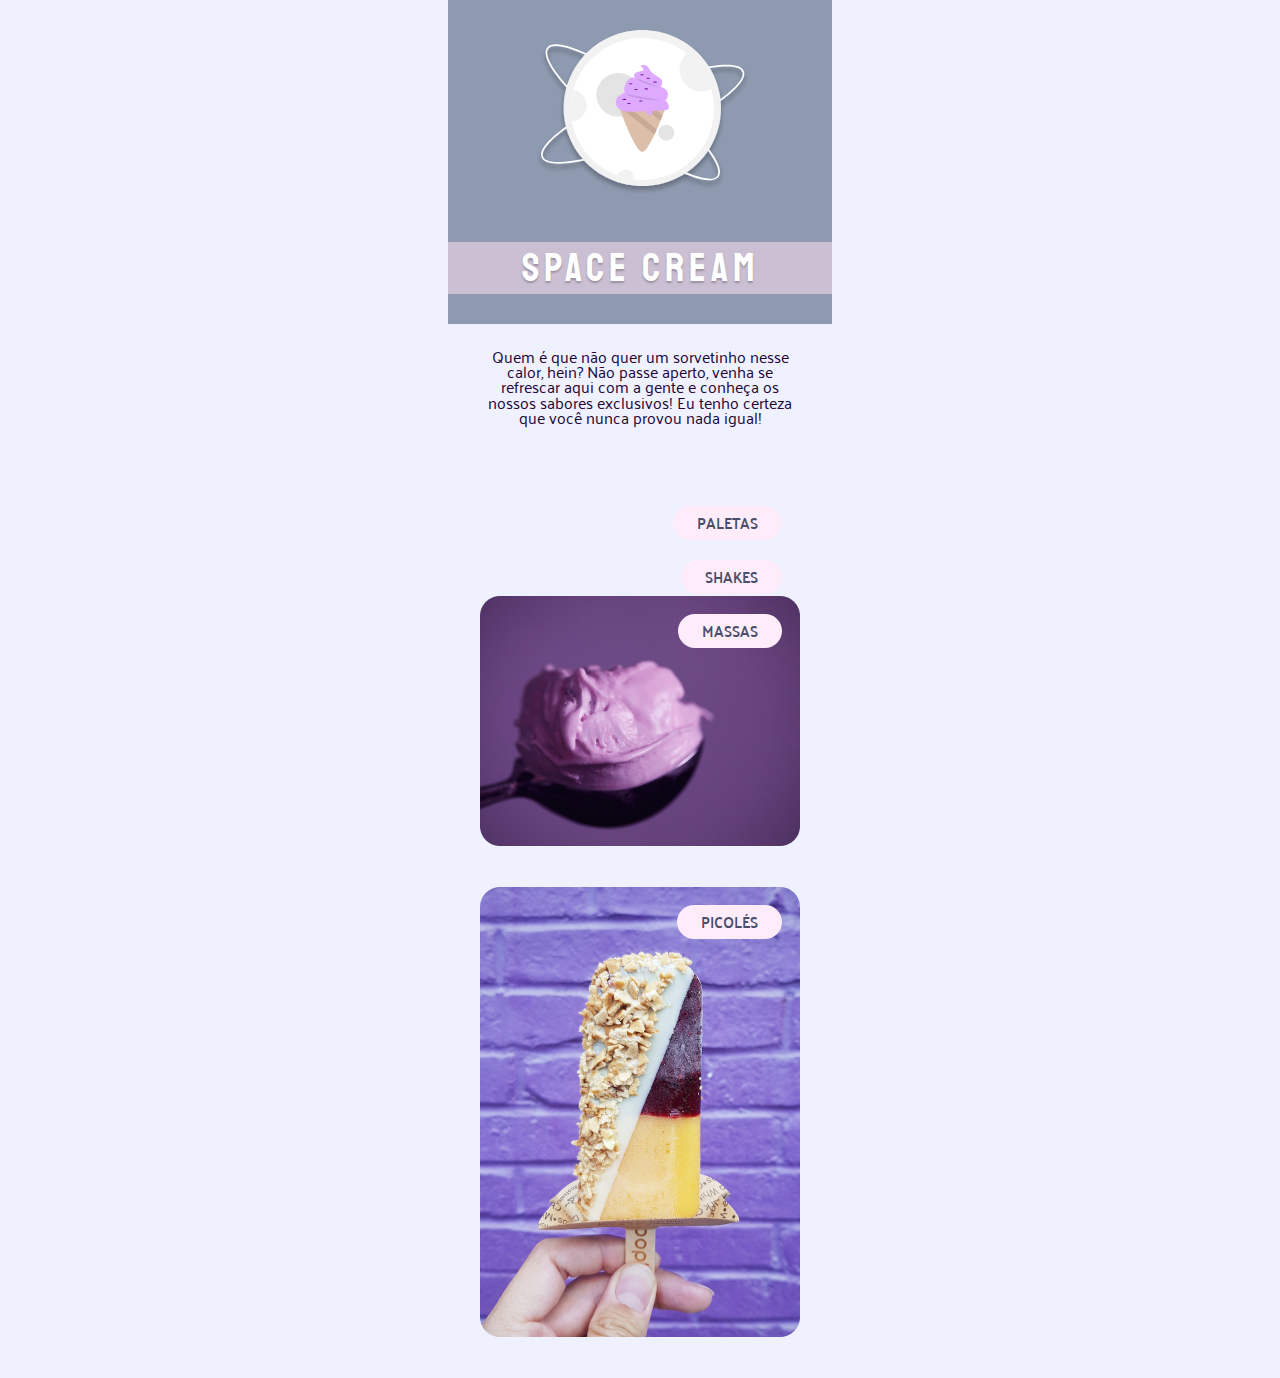
==== Space Cream/index.html @ 763756fb "first" ====
<!DOCTYPE html>
<html lang="pt-br">
<head>
  <link rel="preconnect" href="https://fonts.googleapis.com">
  <link rel="preconnect" href="https://fonts.gstatic.com" crossorigin>  

  <meta charset="UTF-8">
  <meta name="viewport" content="width=device-width, initial-scale=1.0">
  <title>Space Cream</title>

  <link href="https://fonts.googleapis.com/css2?family=Palanquin&family=Staatliches&display=swap" rel="stylesheet">
  <link rel="stylesheet" href="style.css">
</head>
<body>
  
    <header>
      <svg 
        width="218" 
        height="167" 
        viewBox="0 0 218 167" 
        fill="none" 
        xmlns="http://www.w3.org/2000/svg">
        <g filter="url(#filter0_d_66_3)">
        <path d="M120.734 108.348C64.0103 132.473 15.6142 140.797 10.5554 127.3C7.52245 119.207 20.5606 105.291 46.3268 89.1199C46.4182 89.0614 46.5194 89.022 46.6246 89.0038C46.7298 88.9856 46.8369 88.9891 46.9398 89.0139C47.0427 89.0388 47.1395 89.0845 47.2244 89.1486C47.3094 89.2127 47.3809 89.2939 47.435 89.3875C47.4891 89.4811 47.5247 89.5852 47.5396 89.6941C47.5546 89.8029 47.5488 89.9143 47.5223 90.0218C47.4959 90.1293 47.4495 90.2308 47.3857 90.3206C47.3219 90.4104 47.242 90.4868 47.1506 90.5452L47.1479 90.5469L47.1389 90.5525C22.8673 105.786 9.42788 119.621 12.0652 126.657C16.6399 138.863 66.1374 129.768 120.152 106.795C174.166 83.8232 215.934 54.104 211.36 41.8982C208.711 34.8318 189.914 34.6878 162.302 41.5229C162.199 41.5492 162.091 41.5541 161.987 41.5373C161.882 41.5206 161.782 41.4825 161.693 41.4253C161.603 41.3681 161.526 41.2928 161.465 41.2039C161.404 41.1149 161.361 41.0139 161.339 40.9068C161.316 40.7996 161.314 40.6883 161.332 40.5792C161.351 40.4701 161.39 40.3654 161.447 40.2711C161.505 40.1767 161.579 40.0946 161.666 40.0293C161.753 39.964 161.852 39.9169 161.955 39.8906L161.958 39.89L161.963 39.8885C191.27 32.6338 209.825 33.1323 212.869 41.256C217.928 54.7536 177.457 84.224 120.734 108.348Z" fill="white"/>
        <path d="M85.5661 102.158C37.5877 65.794 7.1441 28.5684 16.2586 17.41C21.7231 10.7202 39.9156 14.8443 66.1709 28.7256C66.265 28.7743 66.3475 28.841 66.4137 28.9219C66.48 29.0027 66.5286 29.0962 66.557 29.1968C66.5853 29.2975 66.5927 29.4035 66.5788 29.5086C66.5649 29.6138 66.5299 29.7161 66.4758 29.8098C66.4218 29.9034 66.3498 29.9866 66.2638 30.0544C66.1779 30.1223 66.0798 30.1736 65.9751 30.2053C65.8703 30.2371 65.761 30.2487 65.6534 30.2395C65.5458 30.2303 65.442 30.2006 65.3479 30.1518L65.3452 30.1504L65.3361 30.1456C40.6034 17.0697 22.2874 12.5606 17.5357 18.3779C9.29344 28.4685 40.9277 66.2469 86.6147 100.874C132.302 135.501 177.862 156.23 186.105 146.139C190.876 140.298 181.942 124.131 162.788 103.948C162.716 103.872 162.659 103.783 162.623 103.685C162.587 103.586 162.571 103.482 162.577 103.376C162.583 103.27 162.61 103.166 162.657 103.069C162.704 102.971 162.769 102.883 162.85 102.809C162.931 102.736 163.025 102.678 163.128 102.638C163.23 102.599 163.339 102.58 163.447 102.581C163.556 102.582 163.662 102.605 163.76 102.647C163.858 102.688 163.946 102.749 164.018 102.825L164.02 102.827L164.024 102.831C184.354 124.253 192.867 140.392 187.382 147.107C178.267 158.266 133.544 138.521 85.5661 102.158Z" fill="white"/>
        <path d="M111.319 156C154.75 156 189.957 121.078 189.957 78C189.957 34.9218 154.75 0 111.319 0C67.8885 0 32.6809 34.9218 32.6809 78C32.6809 121.078 67.8885 156 111.319 156Z" fill="#F2F2F2"/>
        <path d="M182.986 78.9757C182.987 88.2983 181.136 97.5297 177.539 106.143C173.943 114.756 168.671 122.582 162.025 129.174C155.379 135.766 147.489 140.995 138.805 144.562C130.122 148.13 120.815 149.965 111.416 149.965C103.039 149.96 94.7266 148.507 86.8527 145.67C74.5411 141.221 63.6959 133.508 55.498 123.369C47.3 113.23 42.0634 101.055 40.3584 88.1683C38.6533 75.282 40.5451 62.1787 45.8278 50.285C51.1106 38.3913 59.5817 28.163 70.319 20.7138C81.0563 13.2646 93.6482 8.87989 106.724 8.03715C119.799 7.19441 132.857 9.9259 144.476 15.9342C156.095 21.9426 165.83 30.9975 172.62 42.1131C179.41 53.2287 182.995 65.9789 182.986 78.9757Z" fill="white"/>
        <path d="M87.4626 86.764C99.6622 86.764 109.552 76.9546 109.552 64.8539C109.552 52.7533 99.6622 42.9438 87.4626 42.9438C75.2629 42.9438 65.3732 52.7533 65.3732 64.8539C65.3732 76.9546 75.2629 86.764 87.4626 86.764Z" fill="#E4E4E4"/>
        <path d="M180.194 59.2829C175.406 61.5674 169.949 62.0641 164.823 60.6819C159.696 59.2998 155.243 56.1314 152.28 51.7574C149.318 47.3834 148.043 42.0968 148.691 36.8666C149.339 31.6364 151.865 26.8129 155.807 23.2802C167.521 32.4658 176.048 45.0537 180.194 59.2829Z" fill="#F2F2F2"/>
        <path d="M135.273 110.526C139.665 110.526 143.225 106.995 143.225 102.639C143.225 98.2824 139.665 94.751 135.273 94.751C130.881 94.751 127.321 98.2824 127.321 102.639C127.321 106.995 130.881 110.526 135.273 110.526Z" fill="#E4E4E4"/>
        <path d="M102.58 147.335C102.58 148.028 102.488 148.717 102.307 149.386C97.0301 148.731 91.8457 147.485 86.8528 145.67C87.2675 143.767 88.3771 142.083 89.9681 140.943C91.5591 139.802 93.5191 139.286 95.471 139.492C97.423 139.699 99.2289 140.614 100.541 142.062C101.854 143.51 102.58 145.388 102.58 147.335Z" fill="#F2F2F2"/>
        <path d="M55.7509 75.4701C55.7505 79.4718 54.2171 83.3238 51.461 86.2463C48.705 89.1687 44.9323 90.9431 40.9069 91.2103C39.0848 80.7925 39.616 70.1035 42.462 59.9139C46.1746 60.5279 49.5475 62.428 51.9807 65.2764C54.4139 68.1247 55.7499 71.7367 55.7509 75.4701Z" fill="#F2F2F2"/>
        <path d="M135.03 76.4122C135.03 76.4122 133.722 80.0187 131.681 85.2005C131.021 86.8837 130.282 88.7314 129.485 90.6763C128.375 93.3845 127.152 96.2815 125.871 99.1786C125.083 100.962 124.274 102.742 123.456 104.482C119.057 113.807 114.373 121.886 111.303 121.999C104.408 122.252 89.636 81.3378 88.0238 76.8169C87.9294 76.5525 87.8808 76.4122 87.8808 76.4122H135.03Z" fill="#DDBEA9"/>
        <path opacity="0.1" d="M131.681 85.2005C131.021 86.8837 130.282 88.7314 129.485 90.6763L111.218 76.4122H120.426L131.681 85.2005Z" fill="black"/>
        <path opacity="0.1" d="M125.871 99.1786C125.083 100.962 124.274 102.742 123.456 104.482L88.0238 76.8169C87.9294 76.5525 87.8808 76.4122 87.8808 76.4122H96.7145L125.871 99.1786Z" fill="black"/>
        <path d="M112.273 40.1752C110.112 41.6935 106.694 41.1194 104.617 42.7274C103.196 43.8273 102.817 45.7082 103.204 47.345C103.592 48.9818 104.622 50.4342 105.659 51.8316C106.374 52.7959 107.116 53.7679 108.121 54.5014C109.527 55.5269 111.33 56.0042 113.098 56.3877C116.948 57.2224 120.879 57.7277 124.838 57.8967C126.603 57.972 128.603 57.8967 129.792 56.7375C130.485 56.0625 130.763 55.1374 130.966 54.2427C131.284 52.8431 131.46 51.3363 130.804 50.0327C130.265 48.9612 129.227 48.158 128.176 47.4449C124.88 45.2083 120.998 43.3565 118.986 40.1373C118.186 38.8576 117.693 37.3748 116.481 36.382C114.901 35.0879 111.386 34.5588 109.526 35.4232C109.813 36.0042 113.569 39.2651 112.273 40.1752Z" fill="#DEAAFF"/>
        <path d="M94.1099 55.2652C93.469 57.2359 92.8786 59.3209 93.4182 61.3153C94.1297 63.9447 96.7296 65.914 99.5816 66.8712C102.434 67.8284 105.544 67.9401 108.591 68.0411L124.546 68.5695C126.551 68.6359 128.595 68.7088 130.479 69.32C132.032 69.8238 133.878 70.6533 135.173 69.741C135.76 69.3272 136.024 68.6573 136.233 68.0183C136.911 65.9392 137.29 63.6562 136.378 61.6486C135.333 59.3481 132.756 57.8365 130.081 57.1139C127.405 56.3913 124.572 56.3209 121.792 56.0481C118.972 55.7711 116.184 55.2817 113.457 54.5851C111.178 54.0026 108.869 53.234 107.183 51.7545C106.271 50.9541 105.581 49.9781 104.721 49.1334C99.7973 44.2946 95.3209 51.5414 94.1099 55.2652Z" fill="#DEAAFF"/>
        <path d="M90.6039 64.3186C89.0521 64.935 87.706 65.8963 86.6961 67.1094C85.6862 68.3225 85.0467 69.7463 84.8396 71.2429C84.6324 72.7395 84.8645 74.2582 85.5136 75.6519C86.1626 77.0455 87.2064 78.267 88.5441 79.1979C90.9735 80.8886 94.1527 81.4766 97.233 81.6734C100.241 81.8656 103.262 81.7333 106.273 81.6011L132.922 80.4306C134.484 80.362 136.252 80.2026 137.205 79.1033C137.917 78.2829 137.959 77.1513 137.789 76.1273C137.178 72.4436 134.041 69.1824 130.035 68.066C128.525 67.6449 126.934 67.5117 125.357 67.3809L113.934 66.4331C112.396 66.3054 110.848 66.1764 109.357 65.817C104.84 64.7281 100.803 61.5489 96.152 62.0196C92.9966 62.339 90.3986 64.2979 88.1065 66.2472" fill="#DEAAFF"/>
        <path opacity="0.1" d="M105.524 48.359C105.524 48.359 109.252 54.3283 128.377 56.7385L105.524 48.359Z" fill="black"/>
        <path opacity="0.1" d="M94.9449 63.9936C94.9449 63.9936 101.874 70.2082 130.467 70.2082L94.9449 63.9936Z" fill="black"/>
        <path d="M110.999 45.3918C112.007 45.3918 112.824 45.1503 112.824 44.8524C112.824 44.5544 112.007 44.3129 110.999 44.3129C109.991 44.3129 109.174 44.5544 109.174 44.8524C109.174 45.1503 109.991 45.3918 110.999 45.3918Z" fill="#7D1AAB"/>
        <path d="M117.083 48.8985C118.091 48.8985 118.908 48.6569 118.908 48.359C118.908 48.061 118.091 47.8195 117.083 47.8195C116.075 47.8195 115.258 48.061 115.258 48.359C115.258 48.6569 116.075 48.8985 117.083 48.8985Z" fill="#7D1AAB"/>
        <path d="M124.079 52.6749C125.087 52.6749 125.905 52.4333 125.905 52.1354C125.905 51.8374 125.087 51.5959 124.079 51.5959C123.071 51.5959 122.254 51.8374 122.254 52.1354C122.254 52.4333 123.071 52.6749 124.079 52.6749Z" fill="#7D1AAB"/>
        <path d="M99.7442 54.2933C100.752 54.2933 101.569 54.0518 101.569 53.7538C101.569 53.4559 100.752 53.2144 99.7442 53.2144C98.7362 53.2144 97.919 53.4559 97.919 53.7538C97.919 54.0518 98.7362 54.2933 99.7442 54.2933Z" fill="#7D1AAB"/>
        <path d="M115.258 59.4184C116.266 59.4184 117.083 59.1769 117.083 58.879C117.083 58.581 116.266 58.3395 115.258 58.3395C114.25 58.3395 113.433 58.581 113.433 58.879C113.433 59.1769 114.25 59.4184 115.258 59.4184Z" fill="#7D1AAB"/>
        <path d="M93.3561 69.9384C94.3641 69.9384 95.1813 69.6969 95.1813 69.3989C95.1813 69.101 94.3641 68.8595 93.3561 68.8595C92.3481 68.8595 91.531 69.101 91.531 69.3989C91.531 69.6969 92.3481 69.9384 93.3561 69.9384Z" fill="#7D1AAB"/>
        <path d="M104.916 59.9579C105.924 59.9579 106.741 59.7164 106.741 59.4185C106.741 59.1205 105.924 58.879 104.916 58.879C103.907 58.879 103.09 59.1205 103.09 59.4185C103.09 59.7164 103.907 59.9579 104.916 59.9579Z" fill="#7D1AAB"/>
        <path d="M97.919 73.9846C98.927 73.9846 99.7442 73.743 99.7442 73.4451C99.7442 73.1471 98.927 72.9056 97.919 72.9056C96.911 72.9056 96.0939 73.1471 96.0939 73.4451C96.0939 73.743 96.911 73.9846 97.919 73.9846Z" fill="#7D1AAB"/>
        <path d="M109.782 71.5569C110.79 71.5569 111.608 71.3153 111.608 71.0174C111.608 70.7194 110.79 70.4779 109.782 70.4779C108.774 70.4779 107.957 70.7194 107.957 71.0174C107.957 71.3153 108.774 71.5569 109.782 71.5569Z" fill="#7D1AAB"/>
        <path d="M116.931 84.5045C118.023 84.5045 118.908 82.8742 118.908 80.863C118.908 78.8519 118.023 77.2215 116.931 77.2215C115.839 77.2215 114.954 78.8519 114.954 80.863C114.954 82.8742 115.839 84.5045 116.931 84.5045Z" fill="#DEAAFF"/>
        <path d="M119.365 85.8533C120.457 85.8533 121.342 84.2229 121.342 82.2117C121.342 80.2006 120.457 78.5702 119.365 78.5702C118.273 78.5702 117.387 80.2006 117.387 82.2117C117.387 84.2229 118.273 85.8533 119.365 85.8533Z" fill="#DEAAFF"/>
        </g>
        <defs>
        <filter id="filter0_d_66_3" x="6.12323" y="0" width="211.173" height="164" filterUnits="userSpaceOnUse" color-interpolation-filters="sRGB">
        <feFlood flood-opacity="0" result="BackgroundImageFix"/>
        <feColorMatrix in="SourceAlpha" type="matrix" values="0 0 0 0 0 0 0 0 0 0 0 0 0 0 0 0 0 0 127 0" result="hardAlpha"/>
        <feOffset dy="4"/>
        <feGaussianBlur stdDeviation="2"/>
        <feComposite in2="hardAlpha" operator="out"/>
        <feColorMatrix type="matrix" values="0 0 0 0 0 0 0 0 0 0 0 0 0 0 0 0 0 0 0.25 0"/>
        <feBlend mode="normal" in2="BackgroundImageFix" result="effect1_dropShadow_66_3"/>
        <feBlend mode="normal" in="SourceGraphic" in2="effect1_dropShadow_66_3" result="shape"/>
        </filter>
        </defs>
      </svg>
      
      <h1>Space Cream</h1>
    </header>
  
    <main>
      
        <p>
          Quem é que não quer um sorvetinho nesse calor, hein? Não passe aperto, venha se refrescar aqui com a gente e conheça os nossos sabores exclusivos! Eu tenho certeza que você nunca provou nada igual!
        </p>
        
        <div class="page-wrapper">

        
        <div class="card">
          <img src="/images/sorvete1.png" alt="">
          <h2>paletas</h2>
        </div>
    
        <div class="card">
          <img src="/images/sorvete2.png" alt="">
          <h2>shakes</h2>
        </div>
    
        <div class="card">
          <img src="images/sorvete3.png" alt="">
          <h2>massas</h2>
        </div>
    
        <div class="card">
          <img src="images/sorvete4.png" alt="">
          <h2>picolés</h2>
        </div>     
    </main>
</body>
</html>
---- Space Cream/style.css ----
* {
  margin: 0;
  padding: 0;
  box-sizing: border-box;
}

:root {
  --bc-body: hsl(233, 100%, 97%);
  --bc-header: hsl(218, 17%, 62%);
  --bc-title: hsl(275, 18%, 79%);
  --bc-subtitle-card: hsl(312, 91%, 96%);

  --ff-titles: 'Staatliches', sans-serif;
  --ff-body: 'Palanquin', sans-serif;

  --fs-titles: 1.5rem;

  --fc-header: hsl(0, 0%, 100%);
  --fc-body: hsl(274, 84%, 12%);
  --fc-subtitle-card: hsl(232, 17%, 35%);

  font-size: 62.5%;
}

body {
  max-width: 38.4rem;
  margin: 0 auto;

  background-color: var(--bc-body);
  font-family: var(--ff-body);
  text-align: center;
}

header {
  background-color: var(--bc-header);
  padding: 3rem 0;
}

header h1 {
  background-color: var(--bc-title);

  font-family: var(--ff-titles);
  font-size: 4rem;
  font-weight: 400;
  line-height: 3.4rem;
  letter-spacing: 5px;
  color: var(--fc-header);

  text-shadow: 0px 2px 2px rgba(0, 0, 0, 0.25);
  text-transform: uppercase;

  padding: 0.9rem 0;
  margin-top: 4rem;
}

main {
  margin: 2.5rem auto 0;
  padding: 0 3.2rem;
}

main p {
  font-family: var(--ff-body);
  font-size: 1.6rem;
  font-weight: 400;
  line-height: 95%;

  color: var(--fc-body);

  margin: 0 auto 6.3rem;
}

main .card {
  width: 32rem;

  position: relative;
  margin-bottom: 3.6rem;

  animation: downtotop 700ms 200ms reverse backwards;
}

main .card img {
  width: 100%;
}

main .card h2 {
  width: fit-content;

  background-color: var(--bc-subtitle-card);
  font-size: var(--fs-titles);
  font-weight: 600;
  line-height: 3.4rem;
  letter-spacing: 5%;

  color: var(--fc-subtitle-card);
  text-transform: uppercase;

  padding: 0 2.4rem;
  border-radius: 20px;

  position: absolute;
  right: 18px;
  top: 18px;

  animation: toptodown 700ms 350ms reverse backwards;
}

@keyframes downtotop {
  100% {
    transform: translateY(25px);
    opacity: 0;
  }
}

@keyframes toptodown {
  100% {
    transform: translateY(-55px);
    opacity: 0;
  }
}
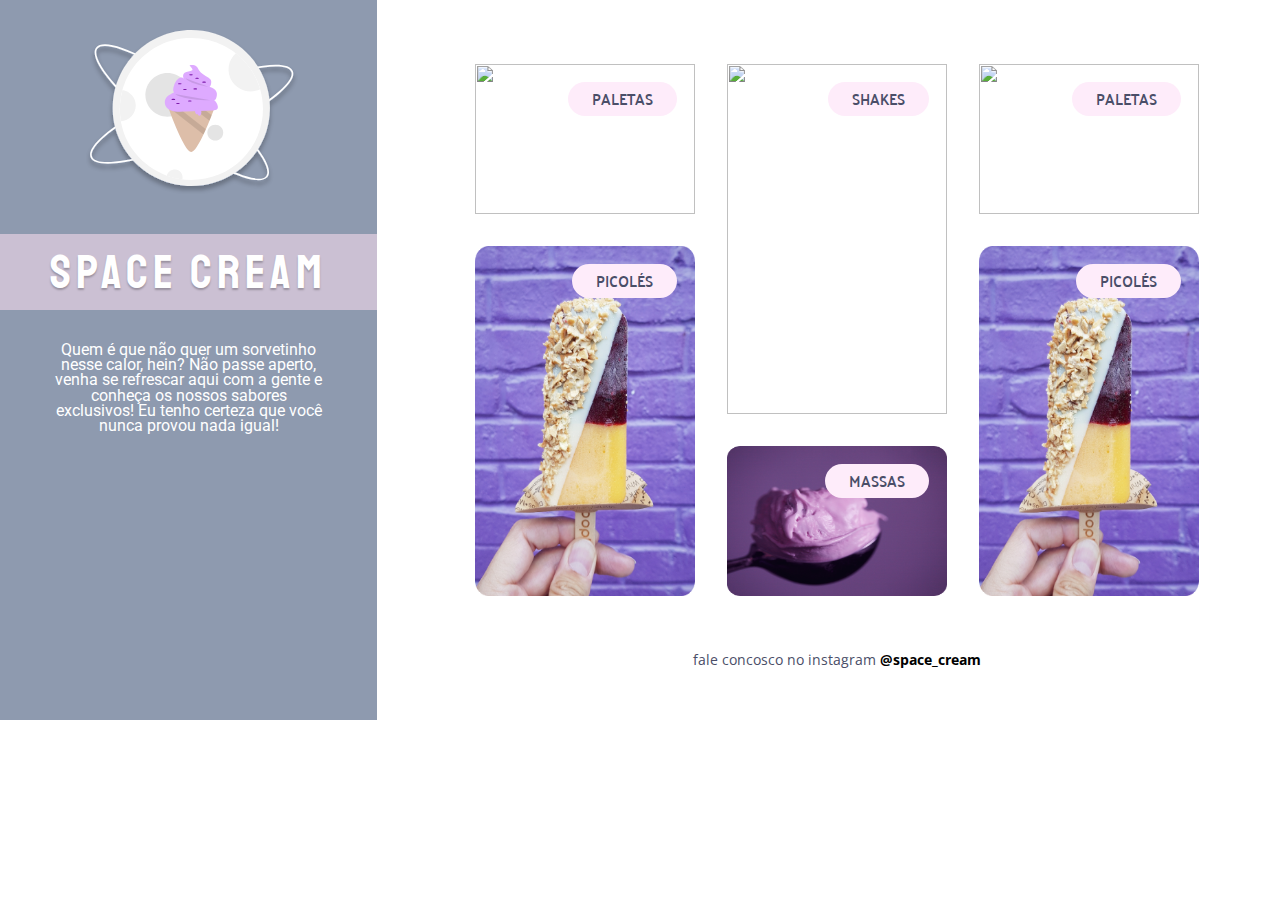
==== commit de165159: "concluido" ====
--- a/Space Cream/index.html
+++ b/Space Cream/index.html
@@ -1,100 +1,235 @@
 <!DOCTYPE html>
 <html lang="pt-br">
-<head>
-  <link rel="preconnect" href="https://fonts.googleapis.com">
-  <link rel="preconnect" href="https://fonts.gstatic.com" crossorigin>  
-
-  <meta charset="UTF-8">
-  <meta name="viewport" content="width=device-width, initial-scale=1.0">
-  <title>Space Cream</title>
-
-  <link href="https://fonts.googleapis.com/css2?family=Palanquin&family=Staatliches&display=swap" rel="stylesheet">
-  <link rel="stylesheet" href="style.css">
-</head>
-<body>
-  
-    <header>
-      <svg 
-        width="218" 
-        height="167" 
-        viewBox="0 0 218 167" 
-        fill="none" 
-        xmlns="http://www.w3.org/2000/svg">
-        <g filter="url(#filter0_d_66_3)">
-        <path d="M120.734 108.348C64.0103 132.473 15.6142 140.797 10.5554 127.3C7.52245 119.207 20.5606 105.291 46.3268 89.1199C46.4182 89.0614 46.5194 89.022 46.6246 89.0038C46.7298 88.9856 46.8369 88.9891 46.9398 89.0139C47.0427 89.0388 47.1395 89.0845 47.2244 89.1486C47.3094 89.2127 47.3809 89.2939 47.435 89.3875C47.4891 89.4811 47.5247 89.5852 47.5396 89.6941C47.5546 89.8029 47.5488 89.9143 47.5223 90.0218C47.4959 90.1293 47.4495 90.2308 47.3857 90.3206C47.3219 90.4104 47.242 90.4868 47.1506 90.5452L47.1479 90.5469L47.1389 90.5525C22.8673 105.786 9.42788 119.621 12.0652 126.657C16.6399 138.863 66.1374 129.768 120.152 106.795C174.166 83.8232 215.934 54.104 211.36 41.8982C208.711 34.8318 189.914 34.6878 162.302 41.5229C162.199 41.5492 162.091 41.5541 161.987 41.5373C161.882 41.5206 161.782 41.4825 161.693 41.4253C161.603 41.3681 161.526 41.2928 161.465 41.2039C161.404 41.1149 161.361 41.0139 161.339 40.9068C161.316 40.7996 161.314 40.6883 161.332 40.5792C161.351 40.4701 161.39 40.3654 161.447 40.2711C161.505 40.1767 161.579 40.0946 161.666 40.0293C161.753 39.964 161.852 39.9169 161.955 39.8906L161.958 39.89L161.963 39.8885C191.27 32.6338 209.825 33.1323 212.869 41.256C217.928 54.7536 177.457 84.224 120.734 108.348Z" fill="white"/>
-        <path d="M85.5661 102.158C37.5877 65.794 7.1441 28.5684 16.2586 17.41C21.7231 10.7202 39.9156 14.8443 66.1709 28.7256C66.265 28.7743 66.3475 28.841 66.4137 28.9219C66.48 29.0027 66.5286 29.0962 66.557 29.1968C66.5853 29.2975 66.5927 29.4035 66.5788 29.5086C66.5649 29.6138 66.5299 29.7161 66.4758 29.8098C66.4218 29.9034 66.3498 29.9866 66.2638 30.0544C66.1779 30.1223 66.0798 30.1736 65.9751 30.2053C65.8703 30.2371 65.761 30.2487 65.6534 30.2395C65.5458 30.2303 65.442 30.2006 65.3479 30.1518L65.3452 30.1504L65.3361 30.1456C40.6034 17.0697 22.2874 12.5606 17.5357 18.3779C9.29344 28.4685 40.9277 66.2469 86.6147 100.874C132.302 135.501 177.862 156.23 186.105 146.139C190.876 140.298 181.942 124.131 162.788 103.948C162.716 103.872 162.659 103.783 162.623 103.685C162.587 103.586 162.571 103.482 162.577 103.376C162.583 103.27 162.61 103.166 162.657 103.069C162.704 102.971 162.769 102.883 162.85 102.809C162.931 102.736 163.025 102.678 163.128 102.638C163.23 102.599 163.339 102.58 163.447 102.581C163.556 102.582 163.662 102.605 163.76 102.647C163.858 102.688 163.946 102.749 164.018 102.825L164.02 102.827L164.024 102.831C184.354 124.253 192.867 140.392 187.382 147.107C178.267 158.266 133.544 138.521 85.5661 102.158Z" fill="white"/>
-        <path d="M111.319 156C154.75 156 189.957 121.078 189.957 78C189.957 34.9218 154.75 0 111.319 0C67.8885 0 32.6809 34.9218 32.6809 78C32.6809 121.078 67.8885 156 111.319 156Z" fill="#F2F2F2"/>
-        <path d="M182.986 78.9757C182.987 88.2983 181.136 97.5297 177.539 106.143C173.943 114.756 168.671 122.582 162.025 129.174C155.379 135.766 147.489 140.995 138.805 144.562C130.122 148.13 120.815 149.965 111.416 149.965C103.039 149.96 94.7266 148.507 86.8527 145.67C74.5411 141.221 63.6959 133.508 55.498 123.369C47.3 113.23 42.0634 101.055 40.3584 88.1683C38.6533 75.282 40.5451 62.1787 45.8278 50.285C51.1106 38.3913 59.5817 28.163 70.319 20.7138C81.0563 13.2646 93.6482 8.87989 106.724 8.03715C119.799 7.19441 132.857 9.9259 144.476 15.9342C156.095 21.9426 165.83 30.9975 172.62 42.1131C179.41 53.2287 182.995 65.9789 182.986 78.9757Z" fill="white"/>
-        <path d="M87.4626 86.764C99.6622 86.764 109.552 76.9546 109.552 64.8539C109.552 52.7533 99.6622 42.9438 87.4626 42.9438C75.2629 42.9438 65.3732 52.7533 65.3732 64.8539C65.3732 76.9546 75.2629 86.764 87.4626 86.764Z" fill="#E4E4E4"/>
-        <path d="M180.194 59.2829C175.406 61.5674 169.949 62.0641 164.823 60.6819C159.696 59.2998 155.243 56.1314 152.28 51.7574C149.318 47.3834 148.043 42.0968 148.691 36.8666C149.339 31.6364 151.865 26.8129 155.807 23.2802C167.521 32.4658 176.048 45.0537 180.194 59.2829Z" fill="#F2F2F2"/>
-        <path d="M135.273 110.526C139.665 110.526 143.225 106.995 143.225 102.639C143.225 98.2824 139.665 94.751 135.273 94.751C130.881 94.751 127.321 98.2824 127.321 102.639C127.321 106.995 130.881 110.526 135.273 110.526Z" fill="#E4E4E4"/>
-        <path d="M102.58 147.335C102.58 148.028 102.488 148.717 102.307 149.386C97.0301 148.731 91.8457 147.485 86.8528 145.67C87.2675 143.767 88.3771 142.083 89.9681 140.943C91.5591 139.802 93.5191 139.286 95.471 139.492C97.423 139.699 99.2289 140.614 100.541 142.062C101.854 143.51 102.58 145.388 102.58 147.335Z" fill="#F2F2F2"/>
-        <path d="M55.7509 75.4701C55.7505 79.4718 54.2171 83.3238 51.461 86.2463C48.705 89.1687 44.9323 90.9431 40.9069 91.2103C39.0848 80.7925 39.616 70.1035 42.462 59.9139C46.1746 60.5279 49.5475 62.428 51.9807 65.2764C54.4139 68.1247 55.7499 71.7367 55.7509 75.4701Z" fill="#F2F2F2"/>
-        <path d="M135.03 76.4122C135.03 76.4122 133.722 80.0187 131.681 85.2005C131.021 86.8837 130.282 88.7314 129.485 90.6763C128.375 93.3845 127.152 96.2815 125.871 99.1786C125.083 100.962 124.274 102.742 123.456 104.482C119.057 113.807 114.373 121.886 111.303 121.999C104.408 122.252 89.636 81.3378 88.0238 76.8169C87.9294 76.5525 87.8808 76.4122 87.8808 76.4122H135.03Z" fill="#DDBEA9"/>
-        <path opacity="0.1" d="M131.681 85.2005C131.021 86.8837 130.282 88.7314 129.485 90.6763L111.218 76.4122H120.426L131.681 85.2005Z" fill="black"/>
-        <path opacity="0.1" d="M125.871 99.1786C125.083 100.962 124.274 102.742 123.456 104.482L88.0238 76.8169C87.9294 76.5525 87.8808 76.4122 87.8808 76.4122H96.7145L125.871 99.1786Z" fill="black"/>
-        <path d="M112.273 40.1752C110.112 41.6935 106.694 41.1194 104.617 42.7274C103.196 43.8273 102.817 45.7082 103.204 47.345C103.592 48.9818 104.622 50.4342 105.659 51.8316C106.374 52.7959 107.116 53.7679 108.121 54.5014C109.527 55.5269 111.33 56.0042 113.098 56.3877C116.948 57.2224 120.879 57.7277 124.838 57.8967C126.603 57.972 128.603 57.8967 129.792 56.7375C130.485 56.0625 130.763 55.1374 130.966 54.2427C131.284 52.8431 131.46 51.3363 130.804 50.0327C130.265 48.9612 129.227 48.158 128.176 47.4449C124.88 45.2083 120.998 43.3565 118.986 40.1373C118.186 38.8576 117.693 37.3748 116.481 36.382C114.901 35.0879 111.386 34.5588 109.526 35.4232C109.813 36.0042 113.569 39.2651 112.273 40.1752Z" fill="#DEAAFF"/>
-        <path d="M94.1099 55.2652C93.469 57.2359 92.8786 59.3209 93.4182 61.3153C94.1297 63.9447 96.7296 65.914 99.5816 66.8712C102.434 67.8284 105.544 67.9401 108.591 68.0411L124.546 68.5695C126.551 68.6359 128.595 68.7088 130.479 69.32C132.032 69.8238 133.878 70.6533 135.173 69.741C135.76 69.3272 136.024 68.6573 136.233 68.0183C136.911 65.9392 137.29 63.6562 136.378 61.6486C135.333 59.3481 132.756 57.8365 130.081 57.1139C127.405 56.3913 124.572 56.3209 121.792 56.0481C118.972 55.7711 116.184 55.2817 113.457 54.5851C111.178 54.0026 108.869 53.234 107.183 51.7545C106.271 50.9541 105.581 49.9781 104.721 49.1334C99.7973 44.2946 95.3209 51.5414 94.1099 55.2652Z" fill="#DEAAFF"/>
-        <path d="M90.6039 64.3186C89.0521 64.935 87.706 65.8963 86.6961 67.1094C85.6862 68.3225 85.0467 69.7463 84.8396 71.2429C84.6324 72.7395 84.8645 74.2582 85.5136 75.6519C86.1626 77.0455 87.2064 78.267 88.5441 79.1979C90.9735 80.8886 94.1527 81.4766 97.233 81.6734C100.241 81.8656 103.262 81.7333 106.273 81.6011L132.922 80.4306C134.484 80.362 136.252 80.2026 137.205 79.1033C137.917 78.2829 137.959 77.1513 137.789 76.1273C137.178 72.4436 134.041 69.1824 130.035 68.066C128.525 67.6449 126.934 67.5117 125.357 67.3809L113.934 66.4331C112.396 66.3054 110.848 66.1764 109.357 65.817C104.84 64.7281 100.803 61.5489 96.152 62.0196C92.9966 62.339 90.3986 64.2979 88.1065 66.2472" fill="#DEAAFF"/>
-        <path opacity="0.1" d="M105.524 48.359C105.524 48.359 109.252 54.3283 128.377 56.7385L105.524 48.359Z" fill="black"/>
-        <path opacity="0.1" d="M94.9449 63.9936C94.9449 63.9936 101.874 70.2082 130.467 70.2082L94.9449 63.9936Z" fill="black"/>
-        <path d="M110.999 45.3918C112.007 45.3918 112.824 45.1503 112.824 44.8524C112.824 44.5544 112.007 44.3129 110.999 44.3129C109.991 44.3129 109.174 44.5544 109.174 44.8524C109.174 45.1503 109.991 45.3918 110.999 45.3918Z" fill="#7D1AAB"/>
-        <path d="M117.083 48.8985C118.091 48.8985 118.908 48.6569 118.908 48.359C118.908 48.061 118.091 47.8195 117.083 47.8195C116.075 47.8195 115.258 48.061 115.258 48.359C115.258 48.6569 116.075 48.8985 117.083 48.8985Z" fill="#7D1AAB"/>
-        <path d="M124.079 52.6749C125.087 52.6749 125.905 52.4333 125.905 52.1354C125.905 51.8374 125.087 51.5959 124.079 51.5959C123.071 51.5959 122.254 51.8374 122.254 52.1354C122.254 52.4333 123.071 52.6749 124.079 52.6749Z" fill="#7D1AAB"/>
-        <path d="M99.7442 54.2933C100.752 54.2933 101.569 54.0518 101.569 53.7538C101.569 53.4559 100.752 53.2144 99.7442 53.2144C98.7362 53.2144 97.919 53.4559 97.919 53.7538C97.919 54.0518 98.7362 54.2933 99.7442 54.2933Z" fill="#7D1AAB"/>
-        <path d="M115.258 59.4184C116.266 59.4184 117.083 59.1769 117.083 58.879C117.083 58.581 116.266 58.3395 115.258 58.3395C114.25 58.3395 113.433 58.581 113.433 58.879C113.433 59.1769 114.25 59.4184 115.258 59.4184Z" fill="#7D1AAB"/>
-        <path d="M93.3561 69.9384C94.3641 69.9384 95.1813 69.6969 95.1813 69.3989C95.1813 69.101 94.3641 68.8595 93.3561 68.8595C92.3481 68.8595 91.531 69.101 91.531 69.3989C91.531 69.6969 92.3481 69.9384 93.3561 69.9384Z" fill="#7D1AAB"/>
-        <path d="M104.916 59.9579C105.924 59.9579 106.741 59.7164 106.741 59.4185C106.741 59.1205 105.924 58.879 104.916 58.879C103.907 58.879 103.09 59.1205 103.09 59.4185C103.09 59.7164 103.907 59.9579 104.916 59.9579Z" fill="#7D1AAB"/>
-        <path d="M97.919 73.9846C98.927 73.9846 99.7442 73.743 99.7442 73.4451C99.7442 73.1471 98.927 72.9056 97.919 72.9056C96.911 72.9056 96.0939 73.1471 96.0939 73.4451C96.0939 73.743 96.911 73.9846 97.919 73.9846Z" fill="#7D1AAB"/>
-        <path d="M109.782 71.5569C110.79 71.5569 111.608 71.3153 111.608 71.0174C111.608 70.7194 110.79 70.4779 109.782 70.4779C108.774 70.4779 107.957 70.7194 107.957 71.0174C107.957 71.3153 108.774 71.5569 109.782 71.5569Z" fill="#7D1AAB"/>
-        <path d="M116.931 84.5045C118.023 84.5045 118.908 82.8742 118.908 80.863C118.908 78.8519 118.023 77.2215 116.931 77.2215C115.839 77.2215 114.954 78.8519 114.954 80.863C114.954 82.8742 115.839 84.5045 116.931 84.5045Z" fill="#DEAAFF"/>
-        <path d="M119.365 85.8533C120.457 85.8533 121.342 84.2229 121.342 82.2117C121.342 80.2006 120.457 78.5702 119.365 78.5702C118.273 78.5702 117.387 80.2006 117.387 82.2117C117.387 84.2229 118.273 85.8533 119.365 85.8533Z" fill="#DEAAFF"/>
-        </g>
-        <defs>
-        <filter id="filter0_d_66_3" x="6.12323" y="0" width="211.173" height="164" filterUnits="userSpaceOnUse" color-interpolation-filters="sRGB">
-        <feFlood flood-opacity="0" result="BackgroundImageFix"/>
-        <feColorMatrix in="SourceAlpha" type="matrix" values="0 0 0 0 0 0 0 0 0 0 0 0 0 0 0 0 0 0 127 0" result="hardAlpha"/>
-        <feOffset dy="4"/>
-        <feGaussianBlur stdDeviation="2"/>
-        <feComposite in2="hardAlpha" operator="out"/>
-        <feColorMatrix type="matrix" values="0 0 0 0 0 0 0 0 0 0 0 0 0 0 0 0 0 0 0.25 0"/>
-        <feBlend mode="normal" in2="BackgroundImageFix" result="effect1_dropShadow_66_3"/>
-        <feBlend mode="normal" in="SourceGraphic" in2="effect1_dropShadow_66_3" result="shape"/>
-        </filter>
-        </defs>
-      </svg>
-      
-      <h1>Space Cream</h1>
-    </header>
-  
-    <main>
-      
+  <head>
+    <link rel="preconnect" href="https://fonts.googleapis.com">
+    <link rel="preconnect" href="https://fonts.gstatic.com" crossorigin>
+    
+    <meta charset="UTF-8" />
+    <meta name="viewport" content="width=device-width, initial-scale=1.0" />
+    <title>Space Cream</title>
+
+    <link href="https://fonts.googleapis.com/css2?family=Open+Sans&family=Palanquin&family=Roboto&family=Staatliches&display=swap" rel="stylesheet">
+    
+    <link rel="stylesheet" href="style.css" />
+  </head>
+  <body>
+    <div class="page-wrapper">
+      <header>
+        <svg
+          width="218"
+          height="167"
+          viewBox="0 0 218 167"
+          fill="none"
+          xmlns="http://www.w3.org/2000/svg"
+        >
+          <g filter="url(#filter0_d_66_3)">
+            <path
+              d="M120.734 108.348C64.0103 132.473 15.6142 140.797 10.5554 127.3C7.52245 119.207 20.5606 105.291 46.3268 89.1199C46.4182 89.0614 46.5194 89.022 46.6246 89.0038C46.7298 88.9856 46.8369 88.9891 46.9398 89.0139C47.0427 89.0388 47.1395 89.0845 47.2244 89.1486C47.3094 89.2127 47.3809 89.2939 47.435 89.3875C47.4891 89.4811 47.5247 89.5852 47.5396 89.6941C47.5546 89.8029 47.5488 89.9143 47.5223 90.0218C47.4959 90.1293 47.4495 90.2308 47.3857 90.3206C47.3219 90.4104 47.242 90.4868 47.1506 90.5452L47.1479 90.5469L47.1389 90.5525C22.8673 105.786 9.42788 119.621 12.0652 126.657C16.6399 138.863 66.1374 129.768 120.152 106.795C174.166 83.8232 215.934 54.104 211.36 41.8982C208.711 34.8318 189.914 34.6878 162.302 41.5229C162.199 41.5492 162.091 41.5541 161.987 41.5373C161.882 41.5206 161.782 41.4825 161.693 41.4253C161.603 41.3681 161.526 41.2928 161.465 41.2039C161.404 41.1149 161.361 41.0139 161.339 40.9068C161.316 40.7996 161.314 40.6883 161.332 40.5792C161.351 40.4701 161.39 40.3654 161.447 40.2711C161.505 40.1767 161.579 40.0946 161.666 40.0293C161.753 39.964 161.852 39.9169 161.955 39.8906L161.958 39.89L161.963 39.8885C191.27 32.6338 209.825 33.1323 212.869 41.256C217.928 54.7536 177.457 84.224 120.734 108.348Z"
+              fill="white"
+            />
+            <path
+              d="M85.5661 102.158C37.5877 65.794 7.1441 28.5684 16.2586 17.41C21.7231 10.7202 39.9156 14.8443 66.1709 28.7256C66.265 28.7743 66.3475 28.841 66.4137 28.9219C66.48 29.0027 66.5286 29.0962 66.557 29.1968C66.5853 29.2975 66.5927 29.4035 66.5788 29.5086C66.5649 29.6138 66.5299 29.7161 66.4758 29.8098C66.4218 29.9034 66.3498 29.9866 66.2638 30.0544C66.1779 30.1223 66.0798 30.1736 65.9751 30.2053C65.8703 30.2371 65.761 30.2487 65.6534 30.2395C65.5458 30.2303 65.442 30.2006 65.3479 30.1518L65.3452 30.1504L65.3361 30.1456C40.6034 17.0697 22.2874 12.5606 17.5357 18.3779C9.29344 28.4685 40.9277 66.2469 86.6147 100.874C132.302 135.501 177.862 156.23 186.105 146.139C190.876 140.298 181.942 124.131 162.788 103.948C162.716 103.872 162.659 103.783 162.623 103.685C162.587 103.586 162.571 103.482 162.577 103.376C162.583 103.27 162.61 103.166 162.657 103.069C162.704 102.971 162.769 102.883 162.85 102.809C162.931 102.736 163.025 102.678 163.128 102.638C163.23 102.599 163.339 102.58 163.447 102.581C163.556 102.582 163.662 102.605 163.76 102.647C163.858 102.688 163.946 102.749 164.018 102.825L164.02 102.827L164.024 102.831C184.354 124.253 192.867 140.392 187.382 147.107C178.267 158.266 133.544 138.521 85.5661 102.158Z"
+              fill="white"
+            />
+            <path
+              d="M111.319 156C154.75 156 189.957 121.078 189.957 78C189.957 34.9218 154.75 0 111.319 0C67.8885 0 32.6809 34.9218 32.6809 78C32.6809 121.078 67.8885 156 111.319 156Z"
+              fill="#F2F2F2"
+            />
+            <path
+              d="M182.986 78.9757C182.987 88.2983 181.136 97.5297 177.539 106.143C173.943 114.756 168.671 122.582 162.025 129.174C155.379 135.766 147.489 140.995 138.805 144.562C130.122 148.13 120.815 149.965 111.416 149.965C103.039 149.96 94.7266 148.507 86.8527 145.67C74.5411 141.221 63.6959 133.508 55.498 123.369C47.3 113.23 42.0634 101.055 40.3584 88.1683C38.6533 75.282 40.5451 62.1787 45.8278 50.285C51.1106 38.3913 59.5817 28.163 70.319 20.7138C81.0563 13.2646 93.6482 8.87989 106.724 8.03715C119.799 7.19441 132.857 9.9259 144.476 15.9342C156.095 21.9426 165.83 30.9975 172.62 42.1131C179.41 53.2287 182.995 65.9789 182.986 78.9757Z"
+              fill="white"
+            />
+            <path
+              d="M87.4626 86.764C99.6622 86.764 109.552 76.9546 109.552 64.8539C109.552 52.7533 99.6622 42.9438 87.4626 42.9438C75.2629 42.9438 65.3732 52.7533 65.3732 64.8539C65.3732 76.9546 75.2629 86.764 87.4626 86.764Z"
+              fill="#E4E4E4"
+            />
+            <path
+              d="M180.194 59.2829C175.406 61.5674 169.949 62.0641 164.823 60.6819C159.696 59.2998 155.243 56.1314 152.28 51.7574C149.318 47.3834 148.043 42.0968 148.691 36.8666C149.339 31.6364 151.865 26.8129 155.807 23.2802C167.521 32.4658 176.048 45.0537 180.194 59.2829Z"
+              fill="#F2F2F2"
+            />
+            <path
+              d="M135.273 110.526C139.665 110.526 143.225 106.995 143.225 102.639C143.225 98.2824 139.665 94.751 135.273 94.751C130.881 94.751 127.321 98.2824 127.321 102.639C127.321 106.995 130.881 110.526 135.273 110.526Z"
+              fill="#E4E4E4"
+            />
+            <path
+              d="M102.58 147.335C102.58 148.028 102.488 148.717 102.307 149.386C97.0301 148.731 91.8457 147.485 86.8528 145.67C87.2675 143.767 88.3771 142.083 89.9681 140.943C91.5591 139.802 93.5191 139.286 95.471 139.492C97.423 139.699 99.2289 140.614 100.541 142.062C101.854 143.51 102.58 145.388 102.58 147.335Z"
+              fill="#F2F2F2"
+            />
+            <path
+              d="M55.7509 75.4701C55.7505 79.4718 54.2171 83.3238 51.461 86.2463C48.705 89.1687 44.9323 90.9431 40.9069 91.2103C39.0848 80.7925 39.616 70.1035 42.462 59.9139C46.1746 60.5279 49.5475 62.428 51.9807 65.2764C54.4139 68.1247 55.7499 71.7367 55.7509 75.4701Z"
+              fill="#F2F2F2"
+            />
+            <path
+              d="M135.03 76.4122C135.03 76.4122 133.722 80.0187 131.681 85.2005C131.021 86.8837 130.282 88.7314 129.485 90.6763C128.375 93.3845 127.152 96.2815 125.871 99.1786C125.083 100.962 124.274 102.742 123.456 104.482C119.057 113.807 114.373 121.886 111.303 121.999C104.408 122.252 89.636 81.3378 88.0238 76.8169C87.9294 76.5525 87.8808 76.4122 87.8808 76.4122H135.03Z"
+              fill="#DDBEA9"
+            />
+            <path
+              opacity="0.1"
+              d="M131.681 85.2005C131.021 86.8837 130.282 88.7314 129.485 90.6763L111.218 76.4122H120.426L131.681 85.2005Z"
+              fill="black"
+            />
+            <path
+              opacity="0.1"
+              d="M125.871 99.1786C125.083 100.962 124.274 102.742 123.456 104.482L88.0238 76.8169C87.9294 76.5525 87.8808 76.4122 87.8808 76.4122H96.7145L125.871 99.1786Z"
+              fill="black"
+            />
+            <path
+              d="M112.273 40.1752C110.112 41.6935 106.694 41.1194 104.617 42.7274C103.196 43.8273 102.817 45.7082 103.204 47.345C103.592 48.9818 104.622 50.4342 105.659 51.8316C106.374 52.7959 107.116 53.7679 108.121 54.5014C109.527 55.5269 111.33 56.0042 113.098 56.3877C116.948 57.2224 120.879 57.7277 124.838 57.8967C126.603 57.972 128.603 57.8967 129.792 56.7375C130.485 56.0625 130.763 55.1374 130.966 54.2427C131.284 52.8431 131.46 51.3363 130.804 50.0327C130.265 48.9612 129.227 48.158 128.176 47.4449C124.88 45.2083 120.998 43.3565 118.986 40.1373C118.186 38.8576 117.693 37.3748 116.481 36.382C114.901 35.0879 111.386 34.5588 109.526 35.4232C109.813 36.0042 113.569 39.2651 112.273 40.1752Z"
+              fill="#DEAAFF"
+            />
+            <path
+              d="M94.1099 55.2652C93.469 57.2359 92.8786 59.3209 93.4182 61.3153C94.1297 63.9447 96.7296 65.914 99.5816 66.8712C102.434 67.8284 105.544 67.9401 108.591 68.0411L124.546 68.5695C126.551 68.6359 128.595 68.7088 130.479 69.32C132.032 69.8238 133.878 70.6533 135.173 69.741C135.76 69.3272 136.024 68.6573 136.233 68.0183C136.911 65.9392 137.29 63.6562 136.378 61.6486C135.333 59.3481 132.756 57.8365 130.081 57.1139C127.405 56.3913 124.572 56.3209 121.792 56.0481C118.972 55.7711 116.184 55.2817 113.457 54.5851C111.178 54.0026 108.869 53.234 107.183 51.7545C106.271 50.9541 105.581 49.9781 104.721 49.1334C99.7973 44.2946 95.3209 51.5414 94.1099 55.2652Z"
+              fill="#DEAAFF"
+            />
+            <path
+              d="M90.6039 64.3186C89.0521 64.935 87.706 65.8963 86.6961 67.1094C85.6862 68.3225 85.0467 69.7463 84.8396 71.2429C84.6324 72.7395 84.8645 74.2582 85.5136 75.6519C86.1626 77.0455 87.2064 78.267 88.5441 79.1979C90.9735 80.8886 94.1527 81.4766 97.233 81.6734C100.241 81.8656 103.262 81.7333 106.273 81.6011L132.922 80.4306C134.484 80.362 136.252 80.2026 137.205 79.1033C137.917 78.2829 137.959 77.1513 137.789 76.1273C137.178 72.4436 134.041 69.1824 130.035 68.066C128.525 67.6449 126.934 67.5117 125.357 67.3809L113.934 66.4331C112.396 66.3054 110.848 66.1764 109.357 65.817C104.84 64.7281 100.803 61.5489 96.152 62.0196C92.9966 62.339 90.3986 64.2979 88.1065 66.2472"
+              fill="#DEAAFF"
+            />
+            <path
+              opacity="0.1"
+              d="M105.524 48.359C105.524 48.359 109.252 54.3283 128.377 56.7385L105.524 48.359Z"
+              fill="black"
+            />
+            <path
+              opacity="0.1"
+              d="M94.9449 63.9936C94.9449 63.9936 101.874 70.2082 130.467 70.2082L94.9449 63.9936Z"
+              fill="black"
+            />
+            <path
+              d="M110.999 45.3918C112.007 45.3918 112.824 45.1503 112.824 44.8524C112.824 44.5544 112.007 44.3129 110.999 44.3129C109.991 44.3129 109.174 44.5544 109.174 44.8524C109.174 45.1503 109.991 45.3918 110.999 45.3918Z"
+              fill="#7D1AAB"
+            />
+            <path
+              d="M117.083 48.8985C118.091 48.8985 118.908 48.6569 118.908 48.359C118.908 48.061 118.091 47.8195 117.083 47.8195C116.075 47.8195 115.258 48.061 115.258 48.359C115.258 48.6569 116.075 48.8985 117.083 48.8985Z"
+              fill="#7D1AAB"
+            />
+            <path
+              d="M124.079 52.6749C125.087 52.6749 125.905 52.4333 125.905 52.1354C125.905 51.8374 125.087 51.5959 124.079 51.5959C123.071 51.5959 122.254 51.8374 122.254 52.1354C122.254 52.4333 123.071 52.6749 124.079 52.6749Z"
+              fill="#7D1AAB"
+            />
+            <path
+              d="M99.7442 54.2933C100.752 54.2933 101.569 54.0518 101.569 53.7538C101.569 53.4559 100.752 53.2144 99.7442 53.2144C98.7362 53.2144 97.919 53.4559 97.919 53.7538C97.919 54.0518 98.7362 54.2933 99.7442 54.2933Z"
+              fill="#7D1AAB"
+            />
+            <path
+              d="M115.258 59.4184C116.266 59.4184 117.083 59.1769 117.083 58.879C117.083 58.581 116.266 58.3395 115.258 58.3395C114.25 58.3395 113.433 58.581 113.433 58.879C113.433 59.1769 114.25 59.4184 115.258 59.4184Z"
+              fill="#7D1AAB"
+            />
+            <path
+              d="M93.3561 69.9384C94.3641 69.9384 95.1813 69.6969 95.1813 69.3989C95.1813 69.101 94.3641 68.8595 93.3561 68.8595C92.3481 68.8595 91.531 69.101 91.531 69.3989C91.531 69.6969 92.3481 69.9384 93.3561 69.9384Z"
+              fill="#7D1AAB"
+            />
+            <path
+              d="M104.916 59.9579C105.924 59.9579 106.741 59.7164 106.741 59.4185C106.741 59.1205 105.924 58.879 104.916 58.879C103.907 58.879 103.09 59.1205 103.09 59.4185C103.09 59.7164 103.907 59.9579 104.916 59.9579Z"
+              fill="#7D1AAB"
+            />
+            <path
+              d="M97.919 73.9846C98.927 73.9846 99.7442 73.743 99.7442 73.4451C99.7442 73.1471 98.927 72.9056 97.919 72.9056C96.911 72.9056 96.0939 73.1471 96.0939 73.4451C96.0939 73.743 96.911 73.9846 97.919 73.9846Z"
+              fill="#7D1AAB"
+            />
+            <path
+              d="M109.782 71.5569C110.79 71.5569 111.608 71.3153 111.608 71.0174C111.608 70.7194 110.79 70.4779 109.782 70.4779C108.774 70.4779 107.957 70.7194 107.957 71.0174C107.957 71.3153 108.774 71.5569 109.782 71.5569Z"
+              fill="#7D1AAB"
+            />
+            <path
+              d="M116.931 84.5045C118.023 84.5045 118.908 82.8742 118.908 80.863C118.908 78.8519 118.023 77.2215 116.931 77.2215C115.839 77.2215 114.954 78.8519 114.954 80.863C114.954 82.8742 115.839 84.5045 116.931 84.5045Z"
+              fill="#DEAAFF"
+            />
+            <path
+              d="M119.365 85.8533C120.457 85.8533 121.342 84.2229 121.342 82.2117C121.342 80.2006 120.457 78.5702 119.365 78.5702C118.273 78.5702 117.387 80.2006 117.387 82.2117C117.387 84.2229 118.273 85.8533 119.365 85.8533Z"
+              fill="#DEAAFF"
+            />
+          </g>
+          <defs>
+            <filter
+              id="filter0_d_66_3"
+              x="6.12323"
+              y="0"
+              width="211.173"
+              height="164"
+              filterUnits="userSpaceOnUse"
+              color-interpolation-filters="sRGB"
+            >
+              <feFlood flood-opacity="0" result="BackgroundImageFix" />
+              <feColorMatrix
+                in="SourceAlpha"
+                type="matrix"
+                values="0 0 0 0 0 0 0 0 0 0 0 0 0 0 0 0 0 0 127 0"
+                result="hardAlpha"
+              />
+              <feOffset dy="4" />
+              <feGaussianBlur stdDeviation="2" />
+              <feComposite in2="hardAlpha" operator="out" />
+              <feColorMatrix
+                type="matrix"
+                values="0 0 0 0 0 0 0 0 0 0 0 0 0 0 0 0 0 0 0.25 0"
+              />
+              <feBlend
+                mode="normal"
+                in2="BackgroundImageFix"
+                result="effect1_dropShadow_66_3"
+              />
+              <feBlend
+                mode="normal"
+                in="SourceGraphic"
+                in2="effect1_dropShadow_66_3"
+                result="shape"
+              />
+            </filter>
+          </defs>
+        </svg>
+
+        <h1>Space Cream</h1>
+
         <p>
-          Quem é que não quer um sorvetinho nesse calor, hein? Não passe aperto, venha se refrescar aqui com a gente e conheça os nossos sabores exclusivos! Eu tenho certeza que você nunca provou nada igual!
+          Quem é que não quer um sorvetinho nesse calor, hein? Não passe aperto,
+          venha se refrescar aqui com a gente e conheça os nossos sabores
+          exclusivos! Eu tenho certeza que você nunca provou nada igual!
         </p>
-        
-        <div class="page-wrapper">
-
-        
-        <div class="card">
-          <img src="/images/sorvete1.png" alt="">
-          <h2>paletas</h2>
-        </div>
-    
-        <div class="card">
-          <img src="/images/sorvete2.png" alt="">
-          <h2>shakes</h2>
-        </div>
-    
-        <div class="card">
-          <img src="images/sorvete3.png" alt="">
-          <h2>massas</h2>
-        </div>
-    
-        <div class="card">
-          <img src="images/sorvete4.png" alt="">
-          <h2>picolés</h2>
-        </div>     
-    </main>
-</body>
-</html>+      </header>
+
+      <section >
+        <main>
+          <div class="card">
+            <img src="/images/sorvete1.png" alt="" />
+            <h2>paletas</h2>
+          </div>
+  
+          <div class="card">
+            <img src="/images/sorvete2.png" alt="" />
+            <h2>shakes</h2>
+          </div>
+  
+          <div class="card">
+            <img src="images/sorvete3.png" alt="" />
+            <h2>massas</h2>
+          </div>
+  
+          <div class="card">
+            <img src="images/sorvete4.png" alt="" />
+            <h2>picolés</h2>
+          </div>
+
+          <div class="card">
+            <img src="/images/sorvete1.png" alt="" />
+            <h2>paletas</h2>
+          </div>
+
+          <div class="card">
+            <img src="images/sorvete4.png" alt="" />
+            <h2>picolés</h2>
+          </div>
+        </main>
+  
+        <footer>
+          <p>
+            fale concosco no instagram
+            <a target="_blank" href="https://instagram.com/space_cream">
+              <strong>@space_cream</strong>
+            </a>
+          </p>
+        </footer>
+      </section>
+    </div>
+  </body>
+</html>
--- a/Space Cream/style.css
+++ b/Space Cream/style.css
@@ -3,15 +3,20 @@
   padding: 0;
   box-sizing: border-box;
 }
+
+/* ==============================GERAL====================================== */
 
 :root {
   --bc-body: hsl(233, 100%, 97%);
   --bc-header: hsl(218, 17%, 62%);
   --bc-title: hsl(275, 18%, 79%);
   --bc-subtitle-card: hsl(312, 91%, 96%);
-
-  --ff-titles: 'Staatliches', sans-serif;
+  --bc-body-desktop: hsl(0, 0%, 100%);
+
+  --ff-titles: 'Staatliches', cursive;
   --ff-body: 'Palanquin', sans-serif;
+  --ff-footer: 'Open Sans', sans-serif;
+  --ff-header-desktop:'Roboto', sans-serif;
 
   --fs-titles: 1.5rem;
 
@@ -23,17 +28,20 @@
 }
 
 body {
-  max-width: 38.4rem;
-  margin: 0 auto;
-
   background-color: var(--bc-body);
   font-family: var(--ff-body);
   text-align: center;
 }
 
+.page-wrapper{
+  max-width: 38.4rem;
+  margin: 0 auto;
+}
+
+/*==========================HEADER/CABEÇALHO==================================*/
 header {
   background-color: var(--bc-header);
-  padding: 3rem 0;
+  padding-top: 3rem;
 }
 
 header h1 {
@@ -53,12 +61,8 @@
   margin-top: 4rem;
 }
 
-main {
-  margin: 2.5rem auto 0;
-  padding: 0 3.2rem;
-}
-
-main p {
+header p {
+  background:var(--bc-body);
   font-family: var(--ff-body);
   font-size: 1.6rem;
   font-weight: 400;
@@ -66,7 +70,14 @@
 
   color: var(--fc-body);
 
-  margin: 0 auto 6.3rem;
+  padding: 2rem 3rem;
+}
+
+/*==========================MAIN/CONTEUDO PRINCIPAL==================================*/
+
+main {
+  margin: 2.5rem auto 0;
+  padding: 0 3.2rem;
 }
 
 main .card {
@@ -80,29 +91,63 @@
 
 main .card img {
   width: 100%;
+  height: 100%;
 }
 
 main .card h2 {
-  width: fit-content;
-
+  
   background-color: var(--bc-subtitle-card);
   font-size: var(--fs-titles);
   font-weight: 600;
   line-height: 3.4rem;
   letter-spacing: 5%;
-
+  
   color: var(--fc-subtitle-card);
   text-transform: uppercase;
-
+  
   padding: 0 2.4rem;
   border-radius: 20px;
-
+  
   position: absolute;
   right: 18px;
   top: 18px;
-
+  
   animation: toptodown 700ms 350ms reverse backwards;
 }
+
+main .card:nth-child(5),
+main .card:nth-child(6) {
+  position: absolute;
+  top: 0;
+  z-index: -10;
+  opacity: 0;
+}
+
+/* ==============================FOOTER/RODAPE======================================= */
+
+footer {
+  position: relative;
+  bottom: 0;
+  left: auto;
+  z-index: -1;
+  opacity: 0;
+}
+
+footer p {
+  font-family: var(--ff-footer);
+  font-weight: 400;
+  font-size: 1.4rem;
+  line-height: 2.8rem;
+  
+  color: var(--fc-subtitle-card);
+}
+
+footer p a {
+  text-decoration: none;
+  color: #000;
+}
+
+/* ======================================ANIMATION/ANIMACOES================================= */
 
 @keyframes downtotop {
   100% {
@@ -117,3 +162,101 @@
     opacity: 0;
   }
 }
+
+/* ============================================DESKTOP============================================= */
+
+@media (min-width:700px) {
+ 
+  .page-wrapper  {
+    margin: 0;
+    display: grid;
+    grid-template-columns: 37.7rem 1fr;
+  }
+
+  body {
+    background-color: var(--bc-body-desktop);
+  }
+
+  header {
+    width: 37.7rem, 100%;
+    height: 100%;
+  }
+
+  header h1 {
+    margin: 3.2rem auto 0;
+    font-size: 4.8rem;
+    line-height: 3.4rem;
+    padding: 2.1rem;
+  }
+
+  header p {
+    width: 27.5rem;
+    font-family: var(--ff-header-desktop);
+    text-align: center;
+
+    background-color: var(--bc-header);
+    color: var(--fc-header);
+
+    margin: 3.2rem auto;
+    padding: 0;
+  }
+
+  main {
+    margin: 6.4rem 9.8rem 0;
+    padding: 0;
+    display: grid;
+    grid-template-columns: repeat(3, 1fr);
+    grid-template-areas: "A B E" "D B F" "D C F" ;
+    gap: 3.2rem;
+  }
+
+  main .card {
+    margin: 0;
+  }
+
+  main .card:nth-child(1) {
+    grid-area: A;
+  }
+
+  main .card:nth-child(2) {
+    grid-area: B;
+  }
+
+  main .card:nth-child(3) {
+    grid-area: C;
+  }
+
+  main .card:nth-child(4) {
+    grid-area: D;
+  }
+
+  main .card:nth-child(5) {
+    grid-area: E;
+    position: relative;
+    opacity: 1;
+  }
+
+  main .card:nth-child(6) {
+    grid-area: F;
+    position: relative;
+    opacity: 1;
+  }
+
+  main .card:nth-child(odd) {
+    width: 22rem;
+    height: 15rem;
+  }
+
+  main .card:nth-child(even) {
+    width: 22rem;
+    height: 35rem;
+  }
+
+  
+  footer {
+    margin: 5rem auto 4.6rem;
+
+    z-index: 0;
+    opacity: 1;
+  }
+}